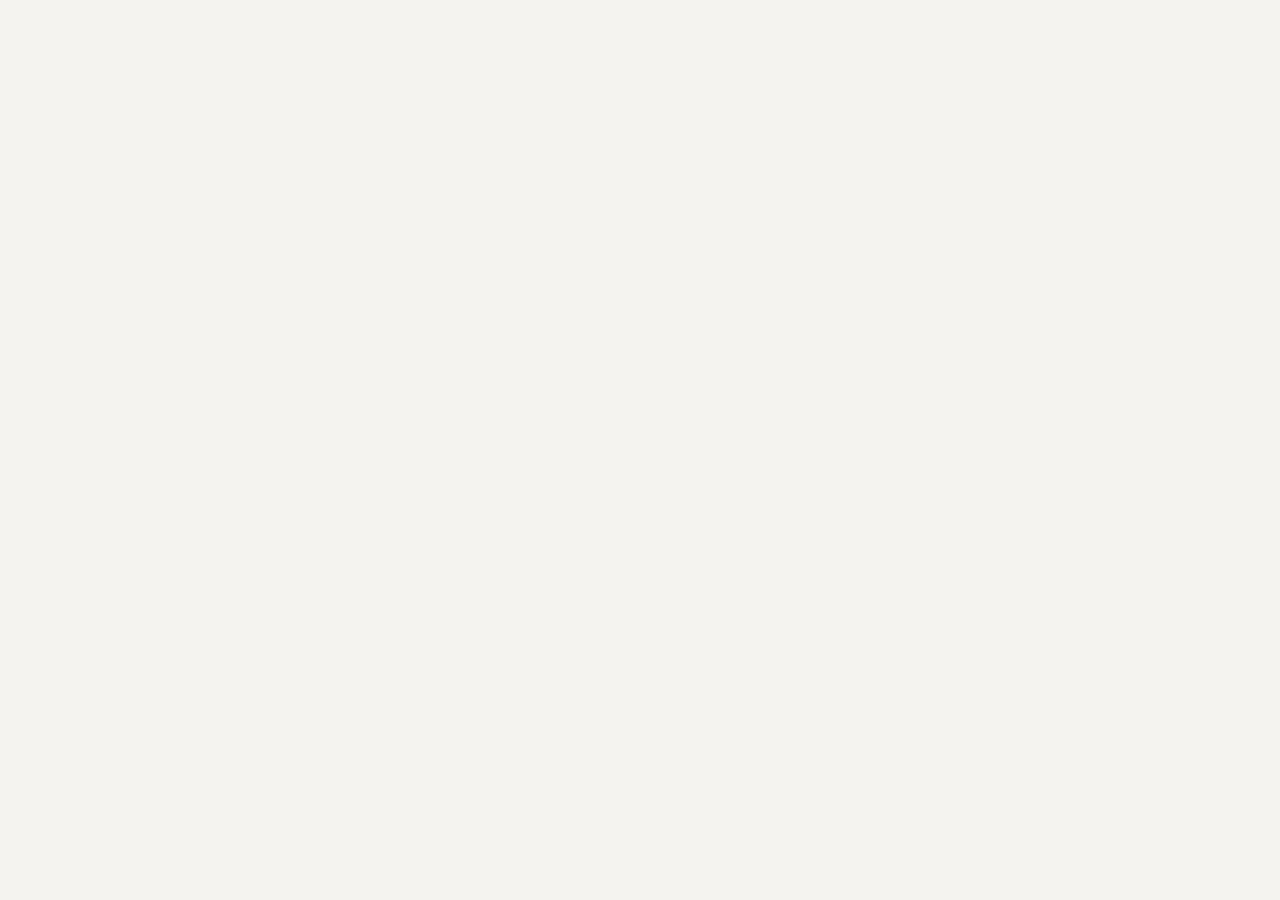
==== a51/index.html @ 5e9e9124 "Add files via upload" ====
<!doctype html>
<html lang="pt-PT">
  <head>
    <meta charset="UTF-8" />
    <meta name="viewport" content="width=device-width, initial-scale=1.0" />
    <meta name="color-scheme" content="light" />
    <title>Batardas — Sistema Operacional</title>
    <script type="module" crossorigin src="./assets/index-B4RTBDu6.js"></script>
    <link rel="stylesheet" crossorigin href="./assets/index-Bi_NRzJB.css">
  </head>
  <body>
    <div id="app" aria-live="polite"></div>
  </body>
</html>
---- a51/assets/index-Bi_NRzJB.css ----
@import"https://fonts.googleapis.com/css2?family=Space+Grotesk:wght@500;600;700&family=Inter:wght@400;500;600&family=IBM+Plex+Mono:wght@500;600&display=swap";:root{font-family:Inter,-apple-system,Segoe UI,Roboto,sans-serif;color:#201f1c;background:#f4f3ef;font-synthesis:none;--bg: #f4f3ef;--surface: #ffffff;--surface-recuado: #ede9e0;--ink: #201f1c;--ink-suave: #66625a;--accent: #355e54;--accent-forte: #223f38;--accent-suave: #e7efec;--line: #e2ddd1;--danger: #bc202e;--radius: 10px;--radius-small: 6px;--shadow: 0 1px 2px rgba(32,31,28,.06), 0 4px 12px rgba(32,31,28,.04)}*{box-sizing:border-box}body{margin:0;min-width:320px;min-height:100vh;background:var(--bg);color:var(--ink)}h1,h2{font-family:Space Grotesk,Inter,sans-serif;font-weight:600;letter-spacing:-.01em}button,input{font:inherit}button,a{-webkit-tap-highlight-color:transparent}.app-shell{min-height:100vh;display:grid;grid-template-columns:220px 1fr}.sidebar{background:var(--surface);color:var(--ink);border-right:1px solid var(--line);padding:20px 0;display:flex;flex-direction:column}.brand{padding:0 20px 18px;border-bottom:1px solid var(--line)}.brand img{display:block;width:160px;height:54px;object-fit:contain;object-position:left center}.brand span{display:block;margin-top:5px;color:var(--ink-suave);font-weight:600;letter-spacing:.04em;font-size:11px;text-transform:uppercase}.sidebar nav{display:grid;padding-top:8px}.nav-link,.legacy-link{color:var(--ink-suave);text-decoration:none;padding:12px 20px;min-height:46px;display:flex;align-items:center;border-left:3px solid transparent;font-size:14px}.nav-link:hover{background:var(--surface-recuado);color:var(--ink)}.nav-link.ativo{background:var(--accent-suave);color:var(--accent-forte);border-left-color:var(--accent);font-weight:600}.legacy-link{margin-top:auto;border-top:1px solid var(--line);color:var(--accent-forte);font-size:13px;font-weight:600}.main-column{min-width:0}.environment-bar{padding:6px 24px;font-weight:750;font-size:11px;letter-spacing:.08em}.ambiente-testes{color:#6b4400;background:#fff0bf}.ambiente-producao{color:#fff;background:#8f2f2f}.topbar{height:68px;background:var(--surface);border-bottom:1px solid var(--line);display:flex;align-items:center;gap:16px;padding:0 28px}.icon-button{display:none;min-width:44px;min-height:44px;border:1px solid var(--line);border-radius:10px;background:#fff}.connection{margin-right:auto;color:var(--accent);font-size:13px}.connection:before{content:"";display:inline-block;width:8px;height:8px;border-radius:50%;margin-right:7px;background:currentColor}.connection.offline{color:var(--danger);font-weight:700}.user-block{display:flex;align-items:center;gap:10px;color:var(--ink-suave);font-size:13px}.user-profile-link{display:flex;align-items:center;gap:10px;color:inherit;text-decoration:none;border-radius:10px;padding:4px 7px}.user-profile-link:hover,.user-profile-link:focus-visible,.user-profile-link.ativo{background:var(--accent-suave);outline:none}.user-avatar{width:38px;height:38px;border-radius:50%;overflow:hidden;flex:0 0 auto;display:grid;place-items:center;background:var(--accent-forte);color:#fff;font-weight:700;font-size:12px}.user-avatar img{width:100%;height:100%;object-fit:cover}.user-identity{display:grid;gap:2px;min-width:0}.user-identity strong{color:var(--ink);font-size:13px;white-space:nowrap}.user-identity span{color:var(--ink-suave);font-size:11px;white-space:nowrap}main{padding:28px 28px 72px;max-width:1140px;margin:0 auto}.page-heading{display:flex;justify-content:space-between;align-items:flex-start;margin-bottom:24px}.page-heading h1{margin:4px 0 8px;font-size:clamp(27px,3vw,38px)}.page-heading p{color:var(--muted);max-width:760px;margin:0;line-height:1.5}.eyebrow,.card-label{color:var(--accent);font-weight:700;font-size:12px;letter-spacing:.06em}.card-grid{display:grid;grid-template-columns:repeat(3,minmax(0,1fr));gap:16px;margin-bottom:22px}.card,.panel{background:var(--surface);border-radius:var(--radius);box-shadow:var(--shadow)}.card{padding:22px}.card strong{display:block;font-size:20px;margin:9px 0}.card p,.muted{color:var(--muted)}.panel{padding:24px}.panel h2,.panel h1{margin-top:0}.button{border:0;border-radius:var(--radius-small);min-height:44px;padding:0 18px;font-weight:600;cursor:pointer;text-decoration:none;display:inline-flex;align-items:center;justify-content:center}.button.primary{background:var(--accent);color:#fff}.button.primary:hover{background:var(--accent-forte)}.button.secondary{background:transparent;color:var(--ink);border:1px solid var(--line)}.button.secondary:hover{background:var(--surface-recuado)}.button.compact{min-height:38px;padding-inline:12px;font-size:12px}.button.inline{margin-top:10px}.button:disabled{opacity:.58;cursor:wait}.toolbar{display:flex;align-items:flex-end;justify-content:space-between;gap:18px;margin-bottom:18px}label{display:grid;gap:7px;font-size:13px;font-weight:700}input{min-height:46px;padding:0 13px;border:1px solid var(--line);border-radius:var(--radius-small);background:#fff;color:var(--ink)}textarea{min-height:110px;resize:vertical;padding:12px 13px;border:1px solid var(--line);border-radius:var(--radius-small);font:inherit}input:focus{outline:none;border-color:var(--accent);box-shadow:0 0 0 3px var(--accent-suave)}.password-field{display:flex;align-items:stretch}.password-field input{flex:1;min-width:0;border-radius:var(--radius-small) 0 0 var(--radius-small)}.password-toggle{border:1px solid var(--line);border-left:0;border-radius:0 var(--radius-small) var(--radius-small) 0;background:var(--surface-recuado);padding:0 12px;font-weight:700;cursor:pointer}.remember-access{display:flex;grid-template-columns:auto 1fr;align-items:center;gap:9px;font-weight:500}.remember-access input{min-height:auto}.search-label{width:min(430px,100%)}.table-wrap{overflow-x:auto}table{width:100%;border-collapse:collapse}th,td{padding:13px 12px;border-bottom:1px solid var(--line);text-align:left;white-space:nowrap}th{color:var(--muted);background:var(--surface-recuado);font-size:12px;text-transform:uppercase;letter-spacing:.05em}.mono{font-family:ui-monospace,SFMono-Regular,Menlo,monospace}.status{background:var(--accent-suave);color:var(--accent-forte);border-radius:999px;padding:5px 9px;font-size:12px}.empty{text-align:center;color:var(--muted);padding:32px}.login-page,.fatal{min-height:100vh;display:grid;place-items:center;padding:24px}.login-card,.fatal{width:min(390px,100%);background:#fff;border-radius:14px;padding:36px;box-shadow:var(--shadow)}.login-card{display:grid;gap:16px}.login-card h1{margin:8px 0 -8px}.login-brand{padding:0 0 10px;border:0}.login-brand img{width:210px;height:72px;margin:0 auto;object-position:center}.login-brand span{text-align:center}.error{color:var(--danger);min-height:20px;margin:0}.lock-overlay{position:fixed;z-index:100;inset:0;display:grid;place-items:center;padding:24px;background:#223f38e0;-webkit-backdrop-filter:blur(8px);backdrop-filter:blur(8px)}.lock-card{width:min(430px,100%);background:var(--surface);border-radius:14px;padding:30px;box-shadow:0 20px 60px #0000004d;display:grid;gap:16px}.lock-card h1{margin:0}.lock-card p{margin:0;line-height:1.45}.lock-user{display:flex;align-items:center;gap:12px;padding-bottom:14px;border-bottom:1px solid var(--line)}.lock-avatar{width:48px;height:48px;border-radius:50%;overflow:hidden;display:grid;place-items:center;background:var(--accent-forte);color:#fff;font-weight:700}.lock-avatar img{width:100%;height:100%;object-fit:cover}.lock-actions{display:flex;gap:10px;flex-wrap:wrap}.lock-actions .button.primary{flex:1}@media(max-width:900px){.app-shell{grid-template-columns:1fr}.sidebar{position:fixed;z-index:20;inset:0 auto 0 0;width:min(310px,85vw);transform:translate(-102%);transition:transform .2s ease;box-shadow:var(--shadow)}.menu-aberto .sidebar{transform:translate(0)}.menu-aberto:after{content:"";position:fixed;z-index:10;inset:0;background:#08121b6b}.icon-button{display:inline-flex;align-items:center;justify-content:center}.card-grid{grid-template-columns:1fr}main{padding:24px 18px}.topbar{padding:0 18px}}@media(max-width:560px){.user-identity{display:none}.toolbar{align-items:stretch;flex-direction:column}.environment-bar{padding-inline:18px}.button.compact{min-width:44px;padding:0;font-size:0}.topbar .button.compact:after{content:"🔒";font-size:17px}.user-admin-card .button.compact{min-width:unset;padding:0 12px;font-size:12px}}@media(pointer:coarse){.nav-link,.legacy-link,.button,input{min-height:48px}}.users-admin-grid{display:grid;gap:16px}.user-admin-card{background:var(--surface);border-radius:var(--radius);box-shadow:var(--shadow)}.user-admin-card header{display:flex;justify-content:space-between;gap:16px;align-items:flex-start}.user-admin-card header div{display:grid;gap:4px}.user-admin-card header span{color:var(--muted);font-size:12px}.user-row{width:100%;border:0;background:#fff;padding:15px 18px;display:flex;justify-content:space-between;align-items:center;text-align:left;cursor:pointer;border-radius:var(--radius)}.user-row>div{display:grid;gap:4px}.user-drawer-body{display:none}.user-admin-card.aberto{position:fixed;z-index:131;top:0;right:0;bottom:0;width:min(620px,94vw);border-radius:0;overflow:auto;padding:24px}.user-admin-card.aberto .user-row{display:none}.user-admin-card.aberto .user-drawer-body{display:grid;gap:16px}.drawer-heading{display:flex;justify-content:space-between;align-items:flex-start;border-bottom:1px solid var(--line);padding-bottom:16px}.drawer-heading h2,.drawer-heading p{margin:3px 0}.drawer-close{display:inline-flex;align-items:center;justify-content:center;font-size:24px}.drawer-shade{position:fixed;z-index:130;inset:0;background:#18221f8c}.compact-filters{display:grid;grid-template-columns:2fr 1fr 1fr;gap:12px;margin-bottom:16px}.compact-filters select,.user-admin-card select,.admin-form select{min-height:46px;border:1px solid var(--line);border-radius:var(--radius-small);padding:0 12px;background:#fff}.status-pill{border-radius:999px;padding:6px 10px;font-weight:700;text-transform:uppercase;font-size:10px!important}.status-ativo{background:#e5f3ec;color:#245e4b!important}.status-bloqueado{background:#fff0cc;color:#7c5700!important}.status-desativado{background:#f8dddd;color:#8b2929!important}.checks-grid{display:grid;grid-template-columns:repeat(auto-fit,minmax(220px,1fr));gap:8px;padding-top:12px}.check-item{display:flex;align-items:flex-start;gap:9px;padding:9px;border:1px solid var(--line);border-radius:8px}.check-item input{min-height:auto;margin-top:3px}.check-item span{display:grid;gap:2px}.check-item small{color:var(--muted);font-weight:400}.actions-row{display:flex;flex-wrap:wrap;gap:9px}.button.danger{background:#8b2929;color:#fff}.feedback{min-height:22px;margin-bottom:14px;color:var(--accent);font-weight:700}.feedback.erro{color:var(--danger)}.app-toast{position:fixed;z-index:140;top:88px;right:24px;width:min(390px,calc(100vw - 32px));display:flex;align-items:flex-start;gap:14px;padding:15px 16px;background:var(--accent-forte);color:#fff;border-radius:10px;box-shadow:0 16px 40px #0000003d;transform:translateY(-12px);opacity:0;transition:.18s ease}.app-toast.visivel{transform:translateY(0);opacity:1}.app-toast.erro{background:#8b2929}.app-toast span{flex:1;line-height:1.45;font-weight:600}.app-toast button{border:0;background:transparent;color:inherit;font-size:24px;line-height:1;cursor:pointer;padding:0 2px}.admin-form{display:grid;grid-template-columns:repeat(2,minmax(0,1fr));gap:16px}.admin-form fieldset{grid-column:1/-1;border:1px solid var(--line);border-radius:var(--radius-small)}@media(max-width:700px){.admin-form{grid-template-columns:1fr}.page-heading{gap:16px;flex-direction:column}}.priority-grid{display:grid;grid-template-columns:repeat(3,minmax(0,1fr));gap:12px;margin:16px 0}.priority-item{border:1px solid var(--line);border-radius:8px;padding:16px;font-weight:700}.priority-item span{display:block;margin-top:7px;color:var(--ink-suave);font-size:12px;font-weight:400}.profile-panel{display:grid;gap:22px}.profile-summary{display:flex;align-items:center;gap:16px}.profile-summary>div:last-child{display:grid;gap:4px}.profile-summary span{color:var(--ink-suave)}.profile-photo-large{width:76px;height:76px;border-radius:50%;display:grid;place-items:center;overflow:hidden;background:var(--accent-forte);color:#fff;font-weight:700;font-size:22px}.profile-photo-large img{width:100%;height:100%;object-fit:cover}.photo-upload{color:var(--accent);cursor:pointer;margin-top:8px;display:inline-flex}.photo-upload input{position:absolute;width:1px;height:1px;opacity:0;pointer-events:none}.organization-editor{border-top:1px solid var(--line);padding-top:12px}.organization-fields{display:grid;grid-template-columns:repeat(3,minmax(0,1fr));gap:12px;margin:14px 0}.modal-backdrop{position:fixed;z-index:120;inset:0;background:#223f38d1;display:grid;place-items:center;padding:20px}.modal-backdrop[hidden]{display:none}.modal-card{width:min(480px,100%);background:#fff;border-radius:var(--radius);padding:28px;box-shadow:0 20px 60px #0000004d}.temporary-password{display:block;margin:18px 0;padding:15px;border:1px dashed var(--accent);border-radius:8px;font-family:IBM Plex Mono,monospace;font-size:19px;overflow-wrap:anywhere;-webkit-user-select:all;user-select:all}.organization-dashboard{display:grid;grid-template-columns:minmax(0,1.6fr) minmax(300px,.8fr);gap:18px;align-items:start}.org-chart,.organization-side{display:grid;gap:16px}.team-card{background:#fff;border-radius:var(--radius);box-shadow:var(--shadow);padding:0 20px}.team-card summary{min-height:68px;display:flex;align-items:center;justify-content:space-between;gap:16px;cursor:pointer}.team-card summary span{display:grid;gap:4px}.team-card summary b{color:var(--ink-suave);font-size:13px}.team-card[open] .team-members{padding:0 0 18px}.section-tabs{display:flex;gap:8px;overflow:auto;margin-bottom:18px;border-bottom:1px solid var(--line)}.section-tabs button{border:0;background:transparent;padding:12px 16px;white-space:nowrap;color:var(--ink-suave);font-weight:700;cursor:pointer;border-bottom:3px solid transparent}.section-tabs button.ativo{color:var(--accent-forte);border-bottom-color:var(--accent)}.team-members{display:grid;grid-template-columns:repeat(auto-fit,minmax(210px,1fr));gap:10px}.team-member,.birthday-list>div,.substitution-list>div{display:grid;gap:4px;padding:12px;border:1px solid var(--line);border-radius:8px}.team-member span,.birthday-list span,.substitution-list span,.team-member small,.substitution-list small{color:var(--ink-suave)}.birthday-list,.substitution-list,.stack-form{display:grid;gap:10px}.date-pair{display:grid;grid-template-columns:1fr 1fr;gap:10px}.stack-form select{min-height:46px;border:1px solid var(--line);border-radius:var(--radius-small);padding:0 12px;background:#fff}@media(max-width:700px){.priority-grid{grid-template-columns:1fr}}@media(max-width:560px){.app-toast{top:76px;right:16px}}@media(max-width:900px){.organization-dashboard,.organization-fields{grid-template-columns:1fr}}@media(max-width:700px){.compact-filters{grid-template-columns:1fr}}.birthday-overlay{position:fixed;z-index:160;inset:0;display:grid;place-items:center;padding:20px;background:#223f38e6;overflow:hidden}.birthday-card{position:relative;z-index:2;width:min(520px,100%);background:#fff;border-radius:16px;padding:34px;text-align:center;box-shadow:0 24px 70px #0000004d}.birthday-card h1{font-size:clamp(28px,5vw,44px);margin:10px 0}.birthday-avatar{width:90px;height:90px;margin:0 auto 16px;border-radius:50%;overflow:hidden;display:grid;place-items:center;background:var(--accent-suave);font-size:44px}.birthday-avatar img{width:100%;height:100%;object-fit:cover}.birthday-options{display:grid;gap:16px;margin-top:24px}.birthday-options label{display:flex;justify-content:center;align-items:center;gap:8px}.birthday-options input{min-height:auto}.confetti i{position:absolute;z-index:3;top:50%;left:50%;width:11px;height:18px;border-radius:2px;animation:confetti-burst 2.8s var(--d) cubic-bezier(.2,.7,.25,1) both;transform:rotate(var(--r))}.confetti .cor-0{background:#ff6a3d}.confetti .cor-1{background:#f4c542}.confetti .cor-2{background:#43a47b}.confetti .cor-3{background:#5b78d1}.confetti .cor-4{background:#d65ca4}.confetti .cor-5{background:#fff}@keyframes confetti-burst{0%{opacity:0;transform:translate(0) rotate(0)}10%{opacity:1}to{opacity:0;transform:translate(var(--x),var(--y)) rotate(900deg)}}@media(prefers-reduced-motion:reduce){.confetti{display:none}}.audit-filters{display:grid;grid-template-columns:1.4fr 1.4fr 1fr 1fr auto;gap:12px;align-items:end;margin-bottom:16px}.audit-filters select{min-height:46px;border:1px solid var(--line);border-radius:var(--radius-small);padding:0 12px;background:#fff}.audit-summary,.audit-pagination{display:flex;justify-content:space-between;align-items:center;gap:12px;margin-bottom:14px;color:var(--ink-suave)}.audit-pagination{justify-content:center;margin:18px 0 0}.audit-type{display:inline-block;max-width:240px;white-space:normal;font-weight:700;color:var(--accent-forte)}td details summary{cursor:pointer;color:var(--accent);font-weight:700}td details pre{max-width:440px;white-space:pre-wrap;overflow-wrap:anywhere;padding:10px;background:var(--surface-recuado);border-radius:6px;font-size:11px}.audit-change-summary{width:min(520px,80vw);margin-top:10px}.audit-change-summary p{margin:0 0 8px}.audit-change-summary table{width:100%;font-size:12px}.audit-change-summary th,.audit-change-summary td{padding:8px;text-align:left;border-bottom:1px solid var(--line);white-space:normal}.audit-change-summary thead th{color:var(--ink-suave)}.audit-confirmation{width:min(430px,80vw);margin:10px 0 0;padding:12px;border-radius:8px;background:#e5f3ec;color:#245e4b;font-weight:700}.audit-panel{padding-bottom:16px}.audit-table{table-layout:fixed}.audit-table th,.audit-table td{padding:10px 9px;overflow:hidden;text-overflow:ellipsis}.audit-table th:nth-child(1){width:170px}.audit-table th:nth-child(2){width:29%}.audit-table th:nth-child(5){width:72px}.audit-table .audit-type{max-width:none;overflow:hidden;text-overflow:ellipsis;white-space:nowrap}.audit-detail-button.button.compact{min-width:52px;padding:0 11px;font-size:12px}.audit-drawer{position:fixed;z-index:131;top:0;right:0;bottom:0;width:min(620px,96vw);overflow:auto;padding:24px;background:var(--surface);box-shadow:-16px 0 48px #0000002e}.audit-drawer[hidden]{display:none}.config-explainer{margin-bottom:18px;padding:16px 18px;border-left:4px solid var(--accent);border-radius:0 var(--radius-small) var(--radius-small) 0;background:var(--accent-suave)}.master-subgrid[hidden]{display:none}.config-explainer strong{color:var(--accent-forte)}.config-explainer p,.subheading p{margin:5px 0 0;color:var(--ink-suave)}.calendar-week{display:grid;gap:10px;margin-bottom:30px}.calendar-day-row{display:grid;grid-template-columns:minmax(190px,1.3fr) repeat(3,minmax(120px,.7fr)) auto;align-items:end;gap:12px;padding:14px;background:var(--surface);border:1px solid var(--line);border-radius:var(--radius-small)}.calendar-day-name{display:grid;gap:8px;align-self:center}.switch-line{display:flex;align-items:center;gap:8px;font-weight:500;color:var(--ink-suave)}.switch-line input{min-height:auto}.subheading{margin-top:26px}.compact-record-list{display:grid;gap:10px}.compact-record{display:flex;align-items:center;justify-content:space-between;gap:16px;padding:15px 17px;background:var(--surface);border:1px solid var(--line);border-radius:var(--radius-small)}.compact-record>div{display:grid;grid-template-columns:auto 1fr;align-items:center;gap:7px 10px}.compact-record p{grid-column:1/-1;margin:0;color:var(--ink-suave)}.capacity-metrics{display:grid;grid-template-columns:repeat(auto-fit,minmax(120px,1fr));gap:9px;margin-top:14px}.capacity-metrics span{padding:11px;background:var(--surface-recuado);border-radius:8px;color:var(--ink-suave);font-size:12px}.capacity-metrics b{display:block;color:var(--ink);font-size:16px;margin-bottom:3px}@media(max-width:900px){.calendar-day-row{grid-template-columns:1fr 1fr}.calendar-day-name{grid-column:1/-1}}@media(max-width:560px){.calendar-day-row{grid-template-columns:1fr}.calendar-day-name{grid-column:auto}.compact-record{align-items:stretch;flex-direction:column}}.audit-drawer-content{display:grid;gap:14px;padding-top:20px}.audit-detail-grid{display:grid;gap:0;border:1px solid var(--line);border-radius:10px;overflow:hidden}.audit-detail-row{display:grid;grid-template-columns:minmax(140px,.8fr) minmax(0,1.2fr);gap:14px;padding:11px 13px;border-bottom:1px solid var(--line)}.audit-detail-row:last-child{border-bottom:0}.audit-detail-row span{color:var(--ink-suave)}.audit-detail-row strong{overflow-wrap:anywhere}.audit-technical{margin-top:10px}.audit-technical summary{cursor:pointer;color:var(--ink-suave);font-size:12px}.audit-technical pre{max-height:280px;overflow:auto;white-space:pre-wrap;overflow-wrap:anywhere;padding:12px;background:var(--surface-recuado);border-radius:8px;font-size:11px}@media(max-width:760px){.audit-table th:nth-child(3),.audit-table td:nth-child(3),.audit-table th:nth-child(4),.audit-table td:nth-child(4){display:none}.audit-table th:nth-child(1){width:138px}.audit-detail-row{grid-template-columns:1fr;gap:4px}}@media(max-width:900px){.audit-filters{grid-template-columns:1fr 1fr}}@media(max-width:560px){.audit-filters{grid-template-columns:1fr}}.article-drawer{position:fixed;z-index:131;top:0;right:0;bottom:0;width:min(720px,96vw);overflow:auto;padding:24px;background:var(--surface);box-shadow:-16px 0 48px #0000002e}.article-drawer[hidden]{display:none}.article-drawer .stack-form{padding:20px 0;border-bottom:1px solid var(--line)}.article-fields{display:grid;grid-template-columns:repeat(2,minmax(0,1fr));gap:14px}.article-fields label,.conversion-form label{display:grid;gap:7px;font-weight:700}.article-fields select,.conversion-form select{min-height:46px;border:1px solid var(--line);border-radius:var(--radius-small);padding:0 12px;background:#fff}.check-line{display:flex;flex-wrap:wrap;gap:12px 24px;padding:4px 0}.check-line label{display:flex;align-items:center;gap:8px;font-weight:700}.check-line input{min-height:auto}.drawer-section{display:grid;gap:14px;padding-top:20px}.drawer-section h3{margin:0}#conversion-list{display:grid;gap:6px}#conversion-list p{margin:0;padding:10px 12px;background:var(--surface-recuado);border-radius:8px}.conversion-form{display:grid;grid-template-columns:1fr 1fr 1fr auto;gap:12px;align-items:end}.edit-article.button.compact{min-width:unset;padding:0 12px;font-size:12px}@media(max-width:760px){.article-fields,.conversion-form{grid-template-columns:1fr}}.master-tabs{margin-top:-4px}.master-search{display:grid;gap:6px;max-width:520px;margin:0 0 20px;font-weight:700}.subsection-title{margin:32px 0 16px}.commercial-card .master-summary,.commercial-link .master-summary{grid-template-columns:repeat(auto-fit,minmax(150px,1fr))}.master-actions{display:flex;justify-content:space-between;align-items:center;gap:12px;margin-bottom:14px}.master-actions h3{margin:0}.master-grid{display:grid;grid-template-columns:repeat(auto-fit,minmax(360px,1fr));gap:14px}.master-card{display:grid;gap:14px;padding:18px;background:var(--surface);border-radius:var(--radius);box-shadow:var(--shadow)}.master-card.inactive{opacity:.72}.master-card header{display:flex;justify-content:space-between;gap:14px;align-items:flex-start}.master-card h3,.master-card p{margin:5px 0 0}.master-summary{display:grid;grid-template-columns:repeat(2,minmax(0,1fr));gap:10px}.master-summary span{display:grid;gap:4px;padding:10px;background:var(--surface-recuado);border-radius:8px;overflow-wrap:anywhere}.master-summary b{color:var(--ink-suave);font-size:11px;text-transform:uppercase}.master-drawer{position:fixed;z-index:131;top:0;right:0;bottom:0;width:min(760px,97vw);overflow:auto;padding:24px;background:var(--surface);box-shadow:-16px 0 48px #0000002e}.master-drawer[hidden]{display:none}.master-form{display:grid;grid-template-columns:repeat(2,minmax(0,1fr));gap:14px;padding-top:20px}.master-form>label{display:grid;gap:7px;font-weight:700}.master-form select{min-height:46px;border:1px solid var(--line);border-radius:var(--radius-small);padding:0 12px;background:#fff}.master-form textarea{min-height:90px}.master-form .full-field,.master-form>.drawer-section,.master-form>.master-subgrid,.master-form>.button{grid-column:1/-1}.master-subgrid{display:grid;grid-template-columns:1fr 1fr;gap:14px}.master-subgrid label{display:grid;gap:7px;font-weight:700}#format-items{display:grid;gap:10px}.format-item-row{display:grid;grid-template-columns:minmax(200px,2fr) minmax(120px,1fr) minmax(180px,1fr) 46px;gap:10px;align-items:end;padding:12px;border:1px solid var(--line);border-radius:9px}.format-item-row>label{display:grid;gap:6px;font-weight:700}.format-item-row select{min-height:46px;border:1px solid var(--line);border-radius:var(--radius-small);background:#fff}.remove-format-item{display:inline-flex;align-items:center;justify-content:center;align-self:end}@media(max-width:760px){.master-grid,.master-form,.master-subgrid,.master-summary,.format-item-row{grid-template-columns:1fr}}.state-config-card header>div{position:relative;padding-left:18px}.state-color{position:absolute;left:0;top:7px;width:10px;height:10px;border-radius:50%;background:#9aa09e}.state-azul{background:#3778b8}.state-verde{background:#2d8062}.state-amarelo{background:#d6a514}.state-laranja{background:#d46f23}.state-vermelho{background:#a83636}.state-cinzento{background:#777f7c}.state-neutro{background:#9aa09e}#master-motivos>.master-actions>div,#master-estados>.master-actions>div,#master-tolerancias>.master-actions>div{display:grid;gap:3px}#master-motivos>.master-actions p,#master-estados>.master-actions p,#master-tolerancias>.master-actions p{margin:0}.summary-wide{grid-column:1/-1}.route-loading{position:fixed;z-index:110;top:92px;right:24px;padding:10px 14px;border-radius:999px;background:var(--accent-forte);color:#fff;font-weight:700;box-shadow:var(--shadow);animation:route-loading-pulse 1s ease-in-out infinite alternate}@keyframes route-loading-pulse{0%{opacity:.68}to{opacity:1}}@media(max-width:900px){.route-loading{top:76px;right:16px}}.stock-filters{display:grid;grid-template-columns:minmax(240px,2fr) minmax(210px,1fr) auto;gap:12px;align-items:end;margin-bottom:16px;padding:14px;background:var(--surface);border-radius:var(--radius);box-shadow:var(--shadow)}.stock-filters>label:not(.check-item){display:grid;gap:7px;font-weight:700}.stock-filters select{min-height:46px;border:1px solid var(--line);border-radius:var(--radius-small);padding:0 12px;background:#fff}.stock-history{min-height:46px;align-items:center}.stock-levels{display:grid;grid-template-columns:repeat(3,1fr);gap:8px}.stock-levels span{display:grid;gap:4px;padding:12px;border:1px solid var(--line);border-radius:8px;font-size:18px;font-weight:700}.stock-levels b{color:var(--ink-suave);font-size:10px;text-transform:uppercase}.stock-form-levels{display:grid;grid-template-columns:repeat(3,1fr);gap:12px;padding:14px;background:var(--surface-recuado);border-radius:9px}.stock-form-levels label{display:grid;gap:7px;font-weight:700}.form-guidance{margin:0;padding:12px;border-left:4px solid var(--accent);background:var(--accent-suave);color:var(--ink-suave)}@media(max-width:760px){.stock-filters,.stock-form-levels{grid-template-columns:1fr}.stock-levels{grid-template-columns:repeat(3,1fr)}}
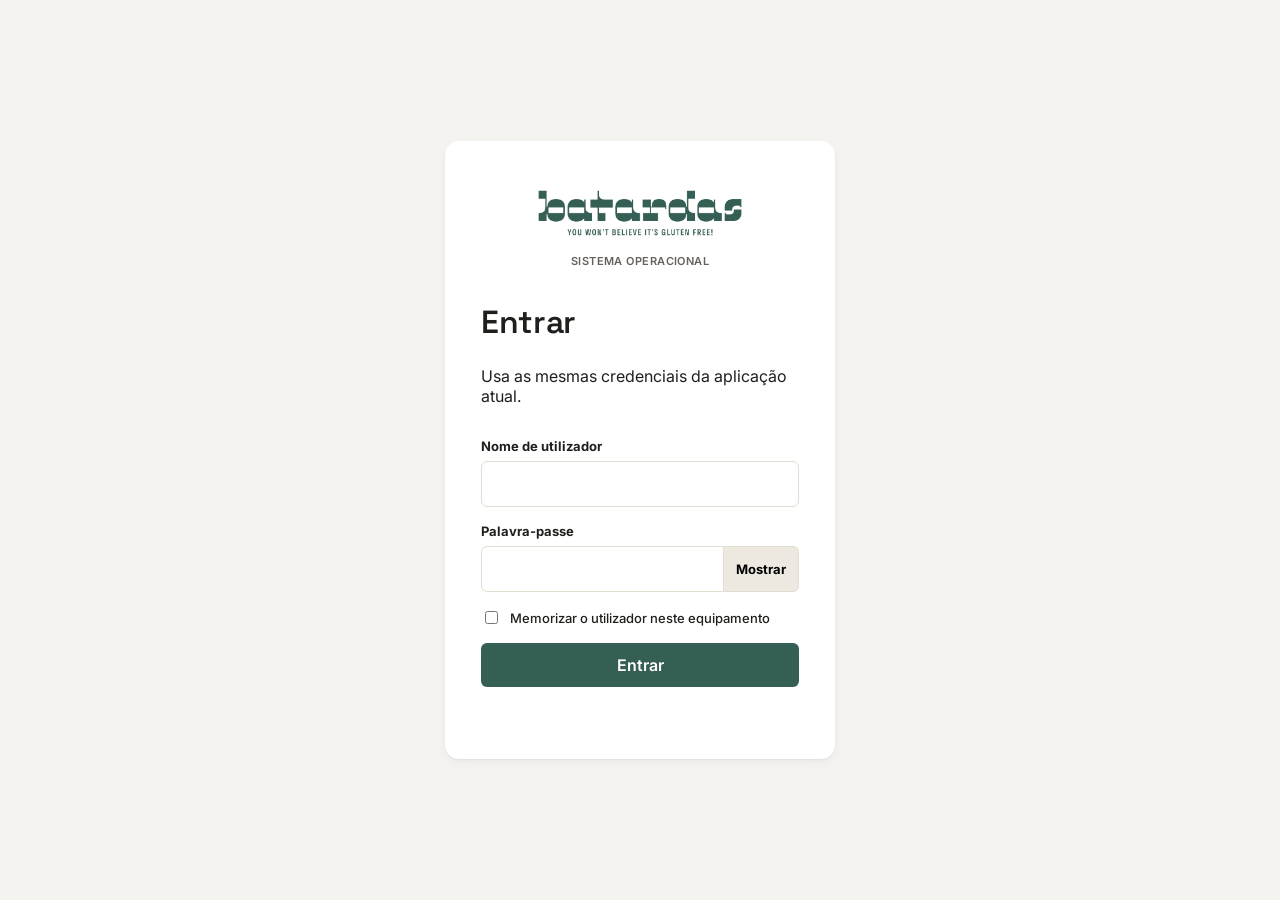
==== commit a25f0bfe: "Add files via upload" ====
--- a/a51/index.html
+++ b/a51/index.html
@@ -5,7 +5,7 @@
     <meta name="viewport" content="width=device-width, initial-scale=1.0" />
     <meta name="color-scheme" content="light" />
     <title>Batardas — Sistema Operacional</title>
-    <script type="module" crossorigin src="./assets/index-B4RTBDu6.js"></script>
+    <script type="module" crossorigin src="./assets/index-DC6cWe_9.js"></script>
     <link rel="stylesheet" crossorigin href="./assets/index-Bi_NRzJB.css">
   </head>
   <body>
